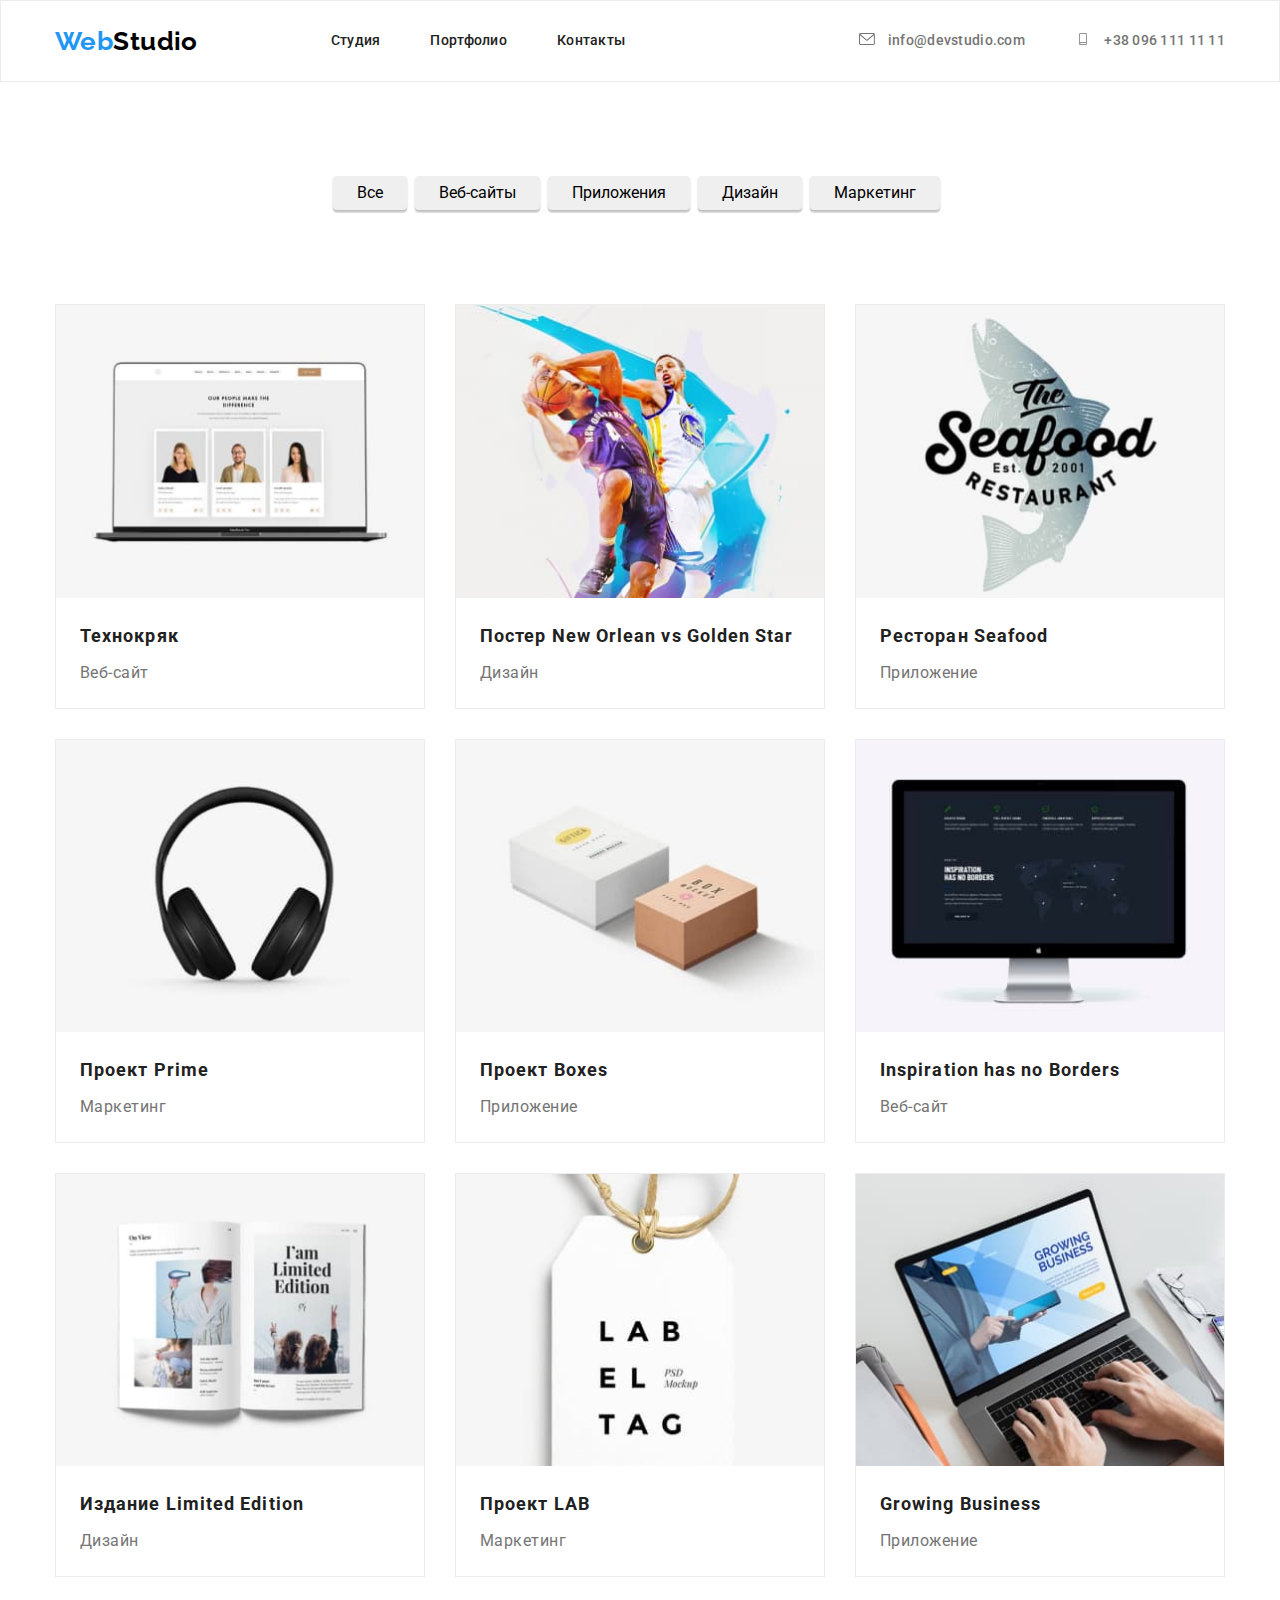
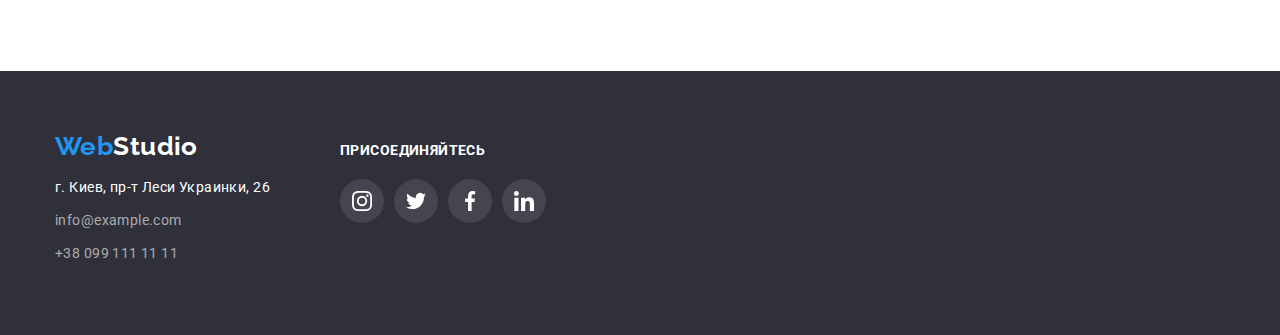
==== portfolio.html @ 0ee46c75 "Копирование ДЗ/4" ====
<!DOCTYPE html>
<html lang="ru">
<head>
    <meta charset="UTF-8">
    <meta http-equiv="X-UA-Compatible" content="IE=edge">
    <meta name="viewport" content="width=device-width, initial-scale=1.0">
    <title>Портфолио</title>
        <link href="https://fonts.googleapis.com/css2?family=Raleway:wght@700&family=Roboto:wght@400;500;700;900&display=swap" rel="stylesheet"/>
        <link rel="stylesheet" href="https://cdnjs.cloudflare.com/ajax/libs/modern-normalize/1.1.0/modern-normalize.min.css"/>
        <link rel="stylesheet" href="./css/styles.css"/>
</head>

<body>

    <!-- Шапка сайта -->
    <header class="page-header">
        <div class="container navigation">
        <nav class="navigation">
            <a class="logo-header" href="./index.html" lang="en"><span class="web">Web</span>Studio</a>
            <ul class="site-nav list">
                <li class="nav-item"><a class="nav-link" href="./index.html">Студия</a></li>
                <li class="nav-item"><a class="nav-link" href="./portfolio.html">Портфолио</a></li>
                <li class="nav-item"><a class="nav-link" href="">Контакты</a></li>
            </ul>
        </nav>

        <ul class="contacts">
            <li class="item">
                <a class="link" href="mailto:info@devstudio.com">
                   <svg class="link-icon" width="16" height="12">
                        <use href="./images/sprite.svg#envelope"></use>
                   </svg>
                    info@devstudio.com</a>
            </li>

            <li class="item">
                <a class="link" href="tel:+380961111111">
                   <svg class="link-icon" width="16" height="12">
                        <use href="./images/sprite.svg#smartphone"></use>
                   </svg>
                    +38 096 111 11 11</a>
            </li>
        </ul>
        </div>
    </header>

    <!-- Портфолио -->
    <main>
        <div class="container">
        <!-- Фильтр -->
        <form class="filter ">
        <button class="btn" type="button">Все</button>
        <button class="btn" type="button">Веб-сайты</button>
        <button class="btn" type="button">Приложения</button>
        <button class="btn" type="button">Дизайн</button>
        <button class="btn" type="button">Маркетинг</button>
        </form>

        <!-- Контент страницы Портфолио -->
        <section class="section">
            <h1 class="hide">Контент страницы Портфолио</h1>
            <!-- скрыть -->
            <ul class="card-set">
                <li class="card-item">
                    <div class="card">
                    <a class="portfolio-card" href="">
                        <img src="./images/portfolio1.jpg" alt="на компьютере открытый сайт Технокряк"
                        width="370" height="294"/>
                    </a>
                    </div>
                    <div class="card-content">
                    <h2 class="portfolio-title">Технокряк</h2>
                    <p class="portfolio-text">Веб-сайт</p>
                    </div>
                </li>

                <li class="card-item">
                    <div class="card">
                    <a class="portfolio-card" href="">
                        <img src="./images/portfolio2.jpg" alt="постер с баскетболистами двух команд" 
                        width="370" height="294"/>
                    </a>
                    </div>
                    <div class="card-content">
                    <h2 class="portfolio-title">Постер <span lang="en">New Orlean vs Golden Star</span></h2>
                    <p class="portfolio-text">Дизайн</p>
                    </div>
                </li>

                <li class="card-item">
                    <div class="card">
                    <a class="portfolio-card" href="">
                        <img src="./images/portfolio3.jpg" alt="логотип ресторану Морепродукты"
                        width="370" height="294"/>
                    </a>
                    </div>
                    <div class="card-content">
                    <h2 class="portfolio-title">Ресторан <span lang="en">Seafood</span></h2>
                    <p class="portfolio-text">Приложение</p>
                    </div>
                </li>

                <li class="card-item">
                    <div class="card">
                    <a class="portfolio-card" href="">
                        <img src="./images/portfolio4.jpg" alt="беспроводные наушники чёрного цвета" 
                        width="370" height="294"/>
                    </a>
                    </div>
                    <div class="card-content">
                    <h2 class="portfolio-title">Проект <span lang="en">Prime</span></h2>
                    <p class="portfolio-text">Маркетинг</p>
                    </div>
                </li>

                <li class="card-item">
                    <div class="card">
                    <a class="portfolio-card" href="">
                        <img src="./images/portfolio5.jpg" alt="две коробочки"
                        width="370" height="294"/>
                    </a>
                    </div>
                    <div class="card-content">
                    <h2 class="portfolio-title">Проект <span lang="en">Boxes</span></h2>
                    <p class="portfolio-text">Приложение</p>
                    </div>
                </li>

                <li class="card-item">
                    <div class="card">
                    <a class="portfolio-card" href="">
                        <img src="./images/portfolio6.jpg" alt="на компьютере открытый сайт У вдохновения нет границ"
                        width="370" height="294"/>
                    </a>
                    </div>
                    <div class="card-content">
                    <h2 class="portfolio-title" lang="en">Inspiration has no Borders</h2>
                    <p class="portfolio-text">Веб-сайт</p>
                    </div>
                </li>

                <li class="card-item">
                    <div class="card">
                    <a class="portfolio-card" href="">
                        <img src="./images/portfolio7.jpg" alt="книга"
                        width="370" height="294"/>
                    </a>
                    </div>
                    <div class="card-content">
                    <h2 class="portfolio-title">Издание <span lang="en">Limited Edition</span></h2>
                    <p class="portfolio-text">Дизайн</p>
                    </div>
                </li>

                <li class="card-item">
                    <div class="card">
                    <a class="portfolio-card" href="">
                        <img src="./images/portfolio8.jpg" alt="этикетка с названием проекта"
                        width="370" height="294"/>
                    </a>
                    </div>
                    <div class="card-content">
                    <h2 class="portfolio-title">Проект <span lang="en">LAB</span></h2>
                    <p class="portfolio-text">Маркетинг</p>
                    </div>
                </li>
                
                <li class="card-item">
                    <div class="card">
                    <a class="portfolio-card" href="">
                        <img src="./images/portfolio9.jpg" alt="человек работает с приложением Растущий бизнес"
                        width="370" height="294"/>
                    </a>
                    </div>
                    <div class="card-content">
                    <h2 class="portfolio-title" lang="en">Growing Business</h2>
                    <p class="portfolio-text">Приложение</p>
                    </div>
                </li>
            </ul>
        </section>
        </div>
    </main>

    <!-- Подвал-->
    <footer class="page-footer">
        <div class="container footer">

        <div class="contact">
        <a class="logo-footer" href="./index.html" lang="en"><span class="web">Web</span>Studio</a>
        <address>
            <ul class="contacts-footer">
                <li class="footer-item">
                    <a class="footer-link" href="https://goo.gl/maps/CdvJLRiEL6Q8Smko8" 
                    target="_blank" rel="noreferrer noopener">
                    <span class="location">г. Киев, пр-т Леси Украинки, 26</span></a>
                </li>

                <li class="footer-item">
                    <a class="footer-link" href="mailto:info@example.com">info@example.com</a>
                </li>

                <li class="footer-item">
                    <a class="footer-link" href="tel:+380991111111">+38 099 111 11 11</a>
                </li>
            </ul>
        </address>
        </div>

        <div class="footer-social">
            <p class="join-title">присоединяйтесь</p>
            <ul class="join">
                <li class="join-item">
                    <a class="join-link" href="">
                        <svg class="join-icon" width="44" height="44">
                            <use width="20" height="20" x="12" y="12" href="./images/sprite.svg#instagram"></use>
                        </svg>
                    </a>
                </li>
        
                <li class="join-item">
                    <a class="join-link" href="">
                        <svg class="join-icon" width="44" height="44">
                            <use width="20" height="20" x="12" y="12" href="./images/sprite.svg#twitter"></use>
                        </svg>
                    </a>
                </li>
        
                <li class="join-item">
                    <a class="join-link" href="">
                        <svg class="join-icon" width="44" height="44">
                            <use width="20" height="20" x="12" y="12" href="./images/sprite.svg#facebook"></use>
                        </svg>
                    </a>
                </li>
        
                <li class="join-item">
                    <a class="join-link" href="">
                        <svg class="join-icon" width="44" height="44">
                            <use width="20" height="20" x="12" y="12" href="./images/sprite.svg#linkedin"></use>
                        </svg>
                    </a>
                </li>
            </ul>
        </div>
        
        </div>
    </footer>

</body>
</html>
---- css/styles.css ----
:root {
  --logo-color: #000000;
  --title-color: #212121;
  --text-color: #757575;
  --white-color: #ffffff;
  --accent-color: #2196f3;
  --secondary-color: #2f303a;
  --background-color: #f5f4fa;
  --border-color: #ececec;
}

/* HTML box */
html {
  box-sizing: border-box;
}

*,
*::before,
*::after {
  box-sizing: inherit;
}

/* Container */
.container {
  width: 1200px;
  margin: auto;
  padding-right: 15px;
  padding-left: 15px;
}

/* Section */
.section {
  padding-top: 94px;
  padding-bottom: 94px;
}

/* BODY */
body {
  background-color: var(--white-color);
  color: var(--text-color);
  font-family: Roboto, sans-serif;
  font-size: 14px;
  line-height: 1.71;
  letter-spacing: 0.03em;
}

li {
  list-style: none;
}

a {
  text-decoration: none;
}

img {
  display: block;
  max-width: 100%;
  height: auto;
}

.hide {
  display: none;
}

/* Header */
.page-header {
  border: 1px solid var(--border-color);
}

/* Logo */
.navigation {
  display: flex;
  align-items: center;
  height: 80px;
}

.logo-header {
  color: var(--logo-color);
  font-family: Raleway, sans-serif;
  font-weight: 700;
  font-size: 26px;
  line-height: 1.19;

  margin-bottom: 0px;
}

.web {
  color: var(--accent-color);
  font-family: Raleway, sans-serif;
}

/* Site nav */
.site-nav {
  display: flex;
  margin-left: 93px;
}

.site-nav .nav-item + .nav-item {
  margin-left: 50px;
}

.site-nav .nav-link {
  color: var(--title-color);
  font-weight: 500;
  font-size: 14px;
  line-height: 1.14;
  letter-spacing: 0.02em;

  display: block;
  margin-bottom: 0px;
}

.site-nav .nav-link:hover,
.site-nav .nav-link:focus,
.contacts .link:hover,
.contacts .link:focus {
  color: var(--accent-color);
  fill: #2196f3;
}

/* Contacts */
.contacts .item + .item {
  margin-left: 50px;
}

.contacts .link-icon {
  margin-right: 10px;
}

.contacts {
  display: flex;
  margin-top: 0;
  margin-bottom: 0;
  margin-left: auto;
}

.contacts .link {
  color: var(--text-color);
  font-weight: 500;
  font-size: 14px;
  line-height: 1.14;
  letter-spacing: 0.02em;

  fill: #757575;
}

/* Стили для index.html */

/* Hero */
.hero {
  background-color: var(--secondary-color);
  max-width: 1600px;
  height: 600px;
  text-align: center;
  margin: 0 auto;
  padding: 200px 0px;

  background-image: linear-gradient(to right, rgba(47, 48, 58, 0.4), rgba(47, 48, 58, 0.4)),
    url(../images/bg.img.jpg);
  background-size: cover;
  background-repeat: no-repeat;
  background-position: center;
}

.hero-title {
  color: var(--white-color);
  font-weight: 900;
  font-size: 44px;
  line-height: 1.36;
  letter-spacing: 0.06em;
  text-transform: uppercase;

  margin-top: 0;
  margin-bottom: 30px;
}

/* Button */
.hero-button {
  background-color: var(--accent-color);
  color: var(--white-color);
  font-weight: 700;
  font-size: 16px;
  line-height: 1.87;
  text-align: center;
  letter-spacing: 0.06em;

  display: block;
  cursor: pointer;
  border-radius: 4px;
  margin-right: auto;
  margin-left: auto;
  padding: 10px 32px;
  min-width: 200px;
  border-color: transparent;
  box-shadow: 0px 4px 4px rgba(0, 0, 0, 0.15);
}

.hero-button:hover,
.hero-button:focus {
  border-radius: 4px;
  background-color: #188ce8;
  box-shadow: 0px 4px 4px rgba(0, 0, 0, 0.15);
}

/* Features */
.features {
  display: flex;
  flex-wrap: wrap;
  margin-top: 0;
  margin-bottom: 0;
  margin-left: -30px;
}

.features > .features-list {
  flex-basis: calc(100% / 4 - 30px);
}

.features > .features-list + .features-list {
  margin-left: 30px;
}

.thumb {
  content: '';
  display: flex;
  flex-direction: column;
  justify-content: center;
  align-items: center;
  height: 120px;
  margin-bottom: 30px;
  background-color: var(--background-color);
}

.features-title {
  color: var(--title-color);
  font-weight: 700;
  font-size: 14px;
  line-height: 1.14;
  text-transform: uppercase;

  margin-top: 0;
  margin-bottom: 10px;
}

.features-text {
  color: var(--text-color);
  font-size: 14px;
  line-height: 1.71;

  margin-top: 0;
  margin-bottom: 0;
}

/* Type of work */
.work {
  padding-top: 0;
}

.work-list {
  display: flex;
  margin-top: 0;
  margin-bottom: 0;
  padding-left: 0;
}

.work-list > .work-item + .work-item {
  margin-left: 30px;
}

.work-title {
  color: var(--title-color);
  font-weight: 700;
  font-size: 36px;
  line-height: 1.16;
  text-align: center;

  margin-top: 0;
  margin-bottom: 50px;
}

/* Team */
.team-title {
  color: var(--title-color);
  font-weight: 700;
  font-size: 36px;
  line-height: 1.16;
  text-align: center;

  margin-top: 0;
  margin-bottom: 50px;
}

.team {
  background-color: var(--background-color);
}

.team-list {
  display: flex;
  flex-wrap: wrap;
  margin: -15px;
  padding: 0;
}

.team-list > .team-item {
  width: 270px;
  margin: 15px;
  background-color: var(--white-color);
  box-shadow: 0px 1px 3px rgba(0, 0, 0, 0.12), 0px 1px 1px rgba(0, 0, 0, 0.14),
    0px 2px 1px rgba(0, 0, 0, 0.2);
  border-radius: 0px 0px 4px 4px;
}

.employee {
  color: var(--title-color);
  font-weight: 500;
  font-size: 16px;
  line-height: 1.18;
  text-align: center;

  margin-top: 30px;
  margin-bottom: 10px;
}

.team-text {
  color: var(--text-color);
  font-size: 16px;
  line-height: 1.18;
  text-align: center;

  margin-bottom: 30px;
}

/* Social links */
.team-link {
  display: flex;
  justify-content: center;
  margin-bottom: 30px;
}

.team-icon {
  border-radius: 50%;
  margin-right: 10px;
  fill: #afb1b8;
}

.team-icon:hover,
.team-icon:focus {
  fill: #ffffff;
  background: #2196f3;
}

/* Client */
.client-title {
  color: var(--title-color);
  font-weight: 700;
  font-size: 36px;
  line-height: 1.16;
  text-align: center;

  margin-top: 0;
  margin-bottom: 50px;
}

.client-list {
  display: flex;
  justify-content: center;
  margin: 0;
  margin-left: -30px;
  padding-left: 0;
}

.client-list .client-item {
  flex-basis: calc(100 / 6 -30px);
  margin-left: 30px;
}

.client-list .client-link {
  width: 170px;
  height: 92px;
  border: 1px solid #afb1b8;
  border-radius: 4px;
  box-sizing: border-box;
  display: flex;
  justify-content: center;
  align-items: center;
}

.client-list .client-link {
  fill: #afb1b8;
}

.client-list .client-link:hover,
.client-list .client-link:focus {
  border: 1px solid #2196f3;
  fill: #2196f3;
}

/* Стили для portfolio.html*/

/* Portfolio buttons */
.filter {
  color: var(--title-color);
  font-weight: 500;
  font-size: 16px;
  line-height: 1.62;
  text-align: center;
  letter-spacing: 0.03em;

  display: flex;
  justify-content: center;
}

.filter .btn {
  margin-top: 94px;
  margin-right: 8px;
}

.btn {
  border-radius: 4px;
  padding: 6px 22px;
  border-color: transparent;
  box-shadow: 0px 3px 1px rgba(0, 0, 0, 0.1), 0px 1px 2px rgba(0, 0, 0, 0.08),
    0px 2px 2px rgba(0, 0, 0, 0.12);
}

.filter :hover,
.filter :focus {
  background-color: var(--accent-color);
  color: var(--white-color);
  cursor: pointer;
  border-radius: 4px;
}

/* Portfolio */
.card-set {
  display: flex;
  flex-wrap: wrap;
  margin: -15px;
  padding: 0;
  /* flex-basis: calc(100 / 3 - 30px); */
}

.card-set > .card-item {
  width: 370px;
  margin: 15px;
  border: 1px solid var(--border-color);
}

.card-set > .card-item:hover {
  background-color: var(--white-color);
  box-shadow: 0px 1px 3px rgba(0, 0, 0, 0.12), 0px 1px 1px rgba(0, 0, 0, 0.14),
    0px 2px 1px rgba(0, 0, 0, 0.2);
  border-radius: 0px 0px 4px 4px;
}

.card-content {
  padding: 20px 24px;
}

.portfolio-title {
  color: var(--title-color);
  font-weight: 700;
  font-size: 18px;
  line-height: 2;
  letter-spacing: 0.06em;

  margin: 0;
  padding-top: 0;
  padding-bottom: 4px;
}

.portfolio-text {
  color: var(--text-color);
  font-size: 16px;
  line-height: 1.87;
  letter-spacing: 0.03em;

  margin: 0;
  padding-bottom: 0;
}

/* Footer */
.page-footer {
  background-color: var(--secondary-color);
  padding: 60px 0;
}

.logo-footer {
  color: var(--white-color);
  font-family: Raleway, sans-serif;
  font-weight: 700;
  font-size: 26px;
  line-height: 1.19;
  text-decoration: none;
  display: block;
}

.container.footer {
  display: flex;
  flex-wrap: wrap;
}

.footer-social {
  margin-top: 12px;
  margin-left: 70px;
}

.contacts-footer {
  margin-bottom: 0;
  padding-left: 0;
}

.contacts-footer .footer-link:hover,
.contacts-footer .footer-link:focus {
  color: var(--accent-color);
}

.location {
  color: var(--white-color);
  font-style: normal;
  font-size: 14px;
  line-height: 1.71;

  margin-top: 20px;
}

.contacts-footer .footer-link {
  color: rgba(255, 255, 255, 0.6);
  font-style: normal;
  font-size: 14px;
  line-height: 1.71;

  display: inline-block;
  margin-bottom: 9px;
}

/* Join */
.join-title {
  color: var(--white-color);
  font-weight: 700;
  font-size: 14px;
  line-height: 1.14;
  letter-spacing: 0.03em;
  text-transform: uppercase;
  margin-top: 0;
  margin-bottom: 20px;
}

.join {
  display: flex;
  flex-wrap: wrap;
  justify-content: center;
  margin: 0;
  padding: 0;
}

.join .join-item:not(:last-child) {
  margin-right: 10px;
}

.join-icon {
  border-radius: 50%;
  fill: #ffffff;
  background: rgba(255, 255, 255, 0.1);
}

.join-icon:hover,
.join-icon:focus {
  background: #2196f3;
  filter: drop-shadow(0px 4px 4px rgba(0, 0, 0, 0.25));
}
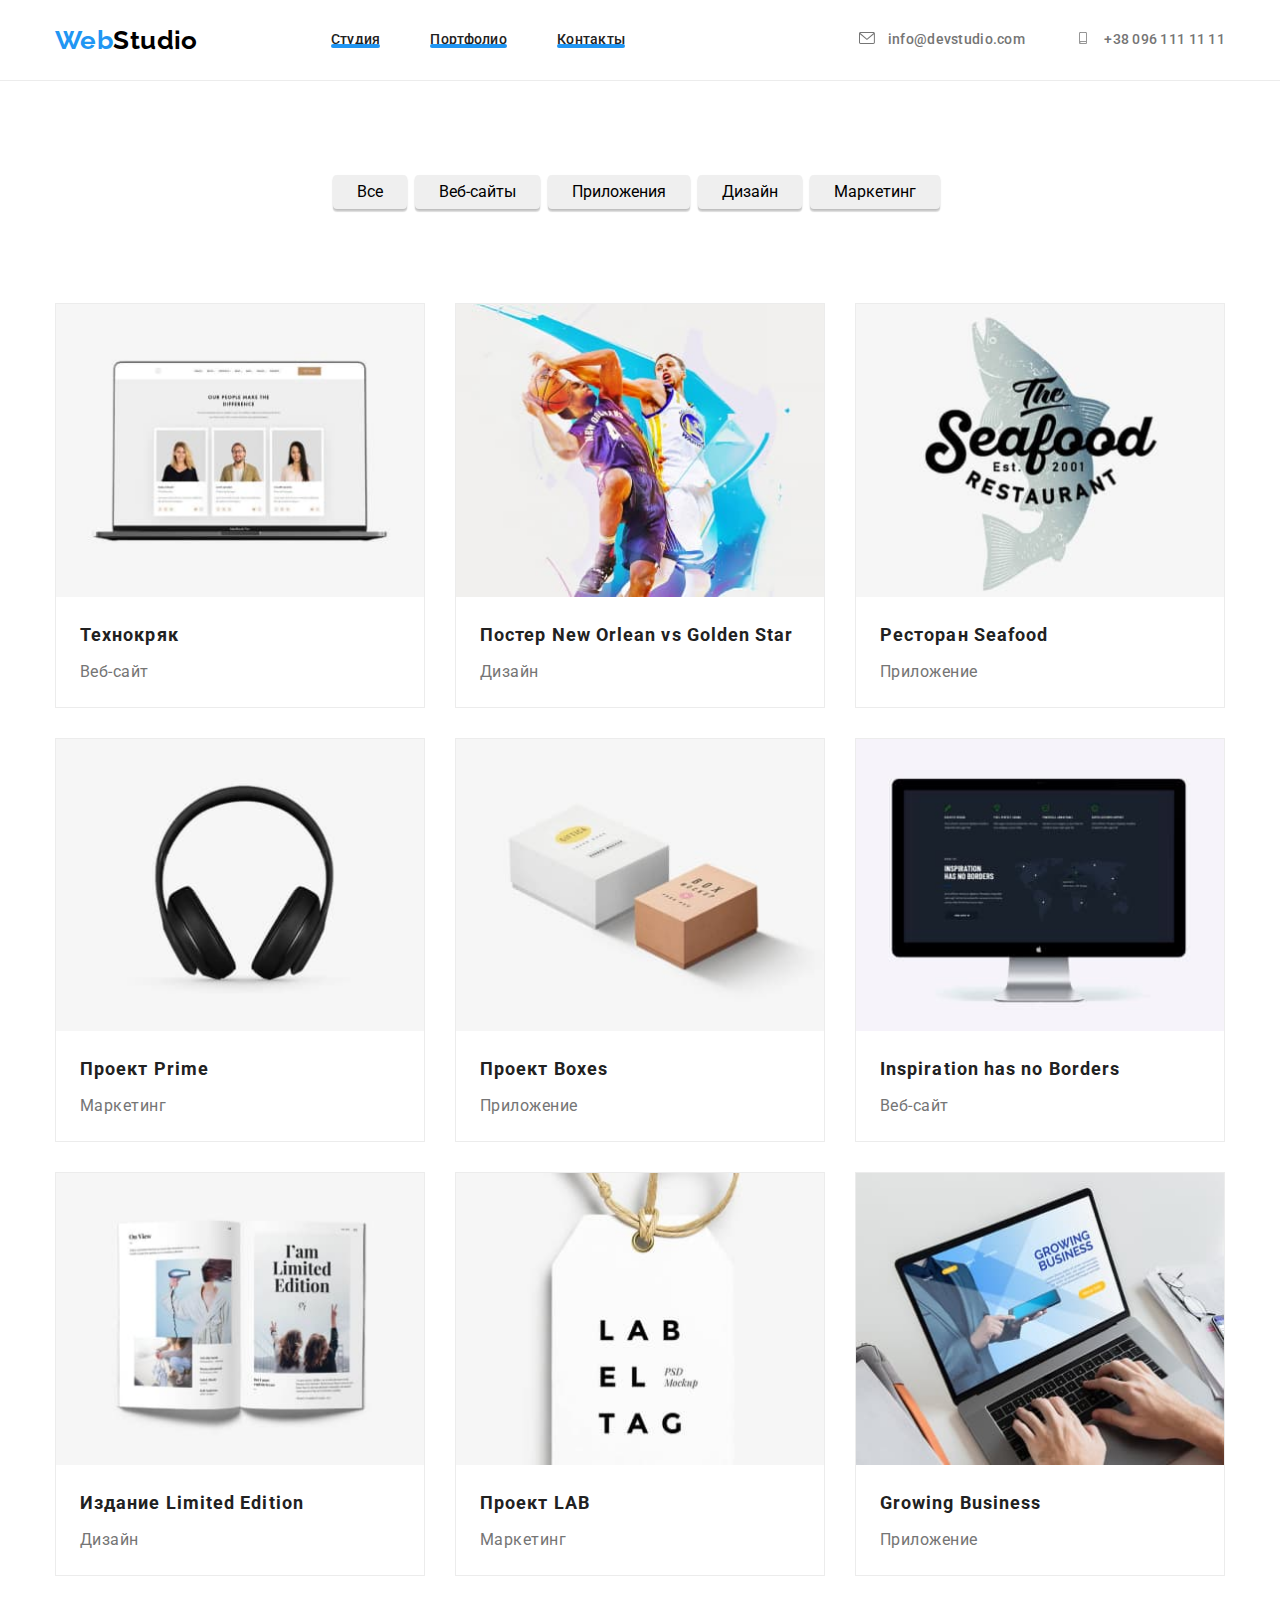
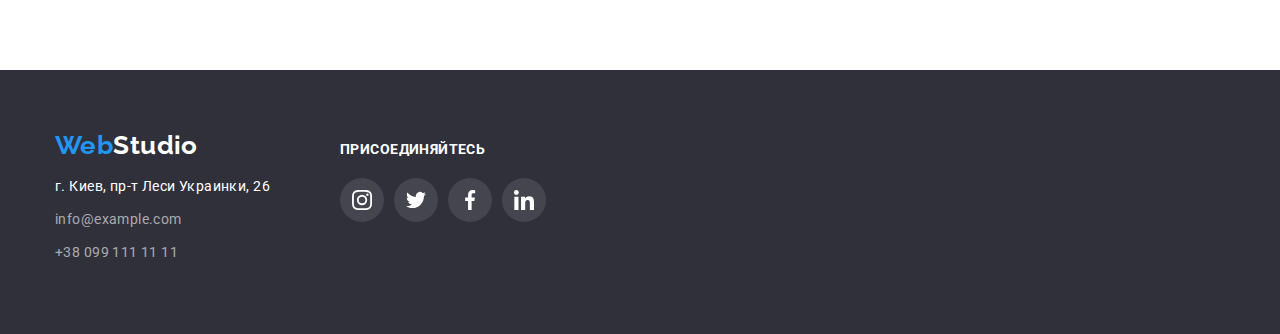
==== commit 37b114bb: "03.10" ====
--- a/portfolio.html
+++ b/portfolio.html
@@ -66,12 +66,17 @@
                     <a class="portfolio-card" href="">
                         <img src="./images/portfolio1.jpg" alt="на компьютере открытый сайт Технокряк"
                         width="370" height="294"/>
+                        <div class="portfolio-overlay">
+                            <p class="overlay-text">Технокряк это современная площадка распространения коронавируса. Компании используют эту
+                                платформу для цифрового шпионажа и атак на защищённые сервера конкурентов.</p>
+                        </div>
                     </a>
                     </div>
                     <div class="card-content">
                     <h2 class="portfolio-title">Технокряк</h2>
                     <p class="portfolio-text">Веб-сайт</p>
                     </div>
+                    
                 </li>
 
                 <li class="card-item">
--- a/css/styles.css
+++ b/css/styles.css
@@ -7,6 +7,11 @@
   --secondary-color: #2f303a;
   --background-color: #f5f4fa;
   --border-color: #ececec;
+  --nav-icon: #757575;
+  --primary-icon: #afb1b8;
+  --secondary-icon: #2196f3;
+  --third-icon: #ffffff;
+  --transition: cubic-bezier(0.4, 0, 0.2, 1);
 }
 
 /* HTML box */
@@ -64,7 +69,7 @@
 
 /* Header */
 .page-header {
-  border: 1px solid var(--border-color);
+  border-bottom: 1px solid var(--border-color);
 }
 
 /* Logo */
@@ -108,6 +113,7 @@
 
   display: block;
   margin-bottom: 0px;
+  transition: color 250ms var(--transition);
 }
 
 .site-nav .nav-link:hover,
@@ -115,7 +121,23 @@
 .contacts .link:hover,
 .contacts .link:focus {
   color: var(--accent-color);
-  fill: #2196f3;
+  fill: var(--secondary-icon);
+}
+
+.site-nav .nav-link {
+  position: relative;
+}
+
+.site-nav .nav-link::after {
+  content: '';
+  position: absolute;
+  display: block;
+  bottom: 0;
+  left: 0;
+  width: 100%;
+  height: 4px;
+  background-color: var(--accent-color);
+  border-radius: 2px;
 }
 
 /* Contacts */
@@ -141,7 +163,8 @@
   line-height: 1.14;
   letter-spacing: 0.02em;
 
-  fill: #757575;
+  fill: var(--nav-icon);
+  transition: color 250ms var(--transition), fill 250ms var(--transition);
 }
 
 /* Стили для index.html */
@@ -202,6 +225,50 @@
   box-shadow: 0px 4px 4px rgba(0, 0, 0, 0.15);
 }
 
+/* Modal window */
+.backdrop {
+  position: fixed;
+  top: 0;
+  left: 0;
+  width: 100%;
+  height: 100%;
+}
+
+.backdrop.is-hidden {
+  opacity: 0;
+  pointer-events: none;
+}
+
+.modal {
+  position: absolute;
+  top: 50%;
+  left: 50%;
+  transform: translate(-50%, -50%);
+  width: 528px;
+  height: 581px;
+  background-color: var(--white-color);
+  box-shadow: 0px 1px 3px rgba(0, 0, 0, 0.12), 0px 1px 1px rgba(0, 0, 0, 0.14),
+    0px 2px 1px rgba(0, 0, 0, 0.2);
+  border-radius: 4px;
+}
+
+.close-button {
+  position: absolute;
+  cursor: pointer;
+  top: 8px;
+  right: 8px;
+  width: 30px;
+  height: 30px;
+  display: inline-flex;
+  align-self: flex-start;
+  justify-content: center;
+  align-items: center;
+  border-radius: 50%;
+  border-color: var(--white-color);
+  border: 1px solid rgba(0, 0, 0, 0.1);
+  box-sizing: border-box;
+}
+
 /* Features */
 .features {
   display: flex;
@@ -262,7 +329,7 @@
   padding-left: 0;
 }
 
-.work-list > .work-item + .work-item {
+.work-list > .work-thumb + .work-thumb {
   margin-left: 30px;
 }
 
@@ -275,6 +342,40 @@
 
   margin-top: 0;
   margin-bottom: 50px;
+}
+
+.work-thumb {
+  position: relative;
+  display: flex;
+  justify-content: center;
+}
+
+.work-thumb::before {
+  content: '';
+  position: absolute;
+  display: block;
+  bottom: 0;
+  left: 0;
+  width: 100%;
+  height: 70px;
+  background-color: rgba(47, 47, 58, 0.8);
+}
+
+.work-thumb > .label {
+  position: absolute;
+  bottom: 27px;
+  left: 50%;
+  transform: translate(-50%, 0);
+  width: 100%;
+  margin: 0;
+
+  color: var(--white-color);
+  font-weight: 700;
+  font-size: 14px;
+  line-height: 1.14;
+  letter-spacing: 0.03em;
+  text-align: center;
+  text-transform: uppercase;
 }
 
 /* Team */
@@ -339,13 +440,15 @@
 .team-icon {
   border-radius: 50%;
   margin-right: 10px;
-  fill: #afb1b8;
+  fill: var(--primary-icon);
+
+  transition: fill 250ms var(--transition), background-color 250ms var(--transition);
 }
 
 .team-icon:hover,
 .team-icon:focus {
-  fill: #ffffff;
-  background: #2196f3;
+  fill: var(--third-icon);
+  background-color: var(--secondary-icon);
 }
 
 /* Client */
@@ -376,22 +479,24 @@
 .client-list .client-link {
   width: 170px;
   height: 92px;
-  border: 1px solid #afb1b8;
+  border: 1px solid var(--primary-icon);
   border-radius: 4px;
   box-sizing: border-box;
   display: flex;
   justify-content: center;
   align-items: center;
+
+  transition: fill 250ms var(--transition), border 250ms var(--transition);
 }
 
 .client-list .client-link {
-  fill: #afb1b8;
+  fill: var(--primary-icon);
 }
 
 .client-list .client-link:hover,
 .client-list .client-link:focus {
-  border: 1px solid #2196f3;
-  fill: #2196f3;
+  border: 1px solid var(--secondary-icon);
+  fill: var(--secondary-icon);
 }
 
 /* Стили для portfolio.html*/
@@ -407,6 +512,8 @@
 
   display: flex;
   justify-content: center;
+  transition: color 250ms var(--transition), background-color 250ms var(--transition),
+    box-shadow 250ms var(--transition);
 }
 
 .filter .btn {
@@ -443,6 +550,8 @@
   width: 370px;
   margin: 15px;
   border: 1px solid var(--border-color);
+
+  transition: box-shadow 250ms var(--transition);
 }
 
 .card-set > .card-item:hover {
@@ -478,6 +587,38 @@
   padding-bottom: 0;
 }
 
+.card {
+  position: relative;
+  overflow: hidden;
+}
+
+.portfolio-overlay {
+  position: absolute;
+  bottom: 0;
+  left: 0;
+  width: 100%;
+  height: 100%;
+  visibility: hidden;
+  transform: translateY(100%);
+  transition: transform 250ms var(--transition), visibility 250ms var(--transition);
+  padding: 63px 24px;
+  background-color: rgba(33, 150, 243, 0.9);
+}
+
+.card .portfolio-overlay:hover {
+  visibility: hidden;
+  transform: translateY(100%);
+}
+.overlay-text {
+  color: #ffffff;
+  font-size: 18px;
+  line-height: 1.56;
+  letter-spacing: 0.03em;
+
+  margin: 0;
+  padding: 0;
+}
+
 /* Footer */
 .page-footer {
   background-color: var(--secondary-color);
@@ -531,6 +672,7 @@
 
   display: inline-block;
   margin-bottom: 9px;
+  transition: color 250ms var(--transition);
 }
 
 /* Join */
@@ -559,12 +701,14 @@
 
 .join-icon {
   border-radius: 50%;
-  fill: #ffffff;
-  background: rgba(255, 255, 255, 0.1);
+  fill: var(--third-icon);
+  background-color: rgba(255, 255, 255, 0.1);
+
+  transition: fill 250ms var(--transition), background-color 250ms var(--transition);
 }
 
 .join-icon:hover,
 .join-icon:focus {
-  background: #2196f3;
+  background-color: var(--secondary-icon);
   filter: drop-shadow(0px 4px 4px rgba(0, 0, 0, 0.25));
 }
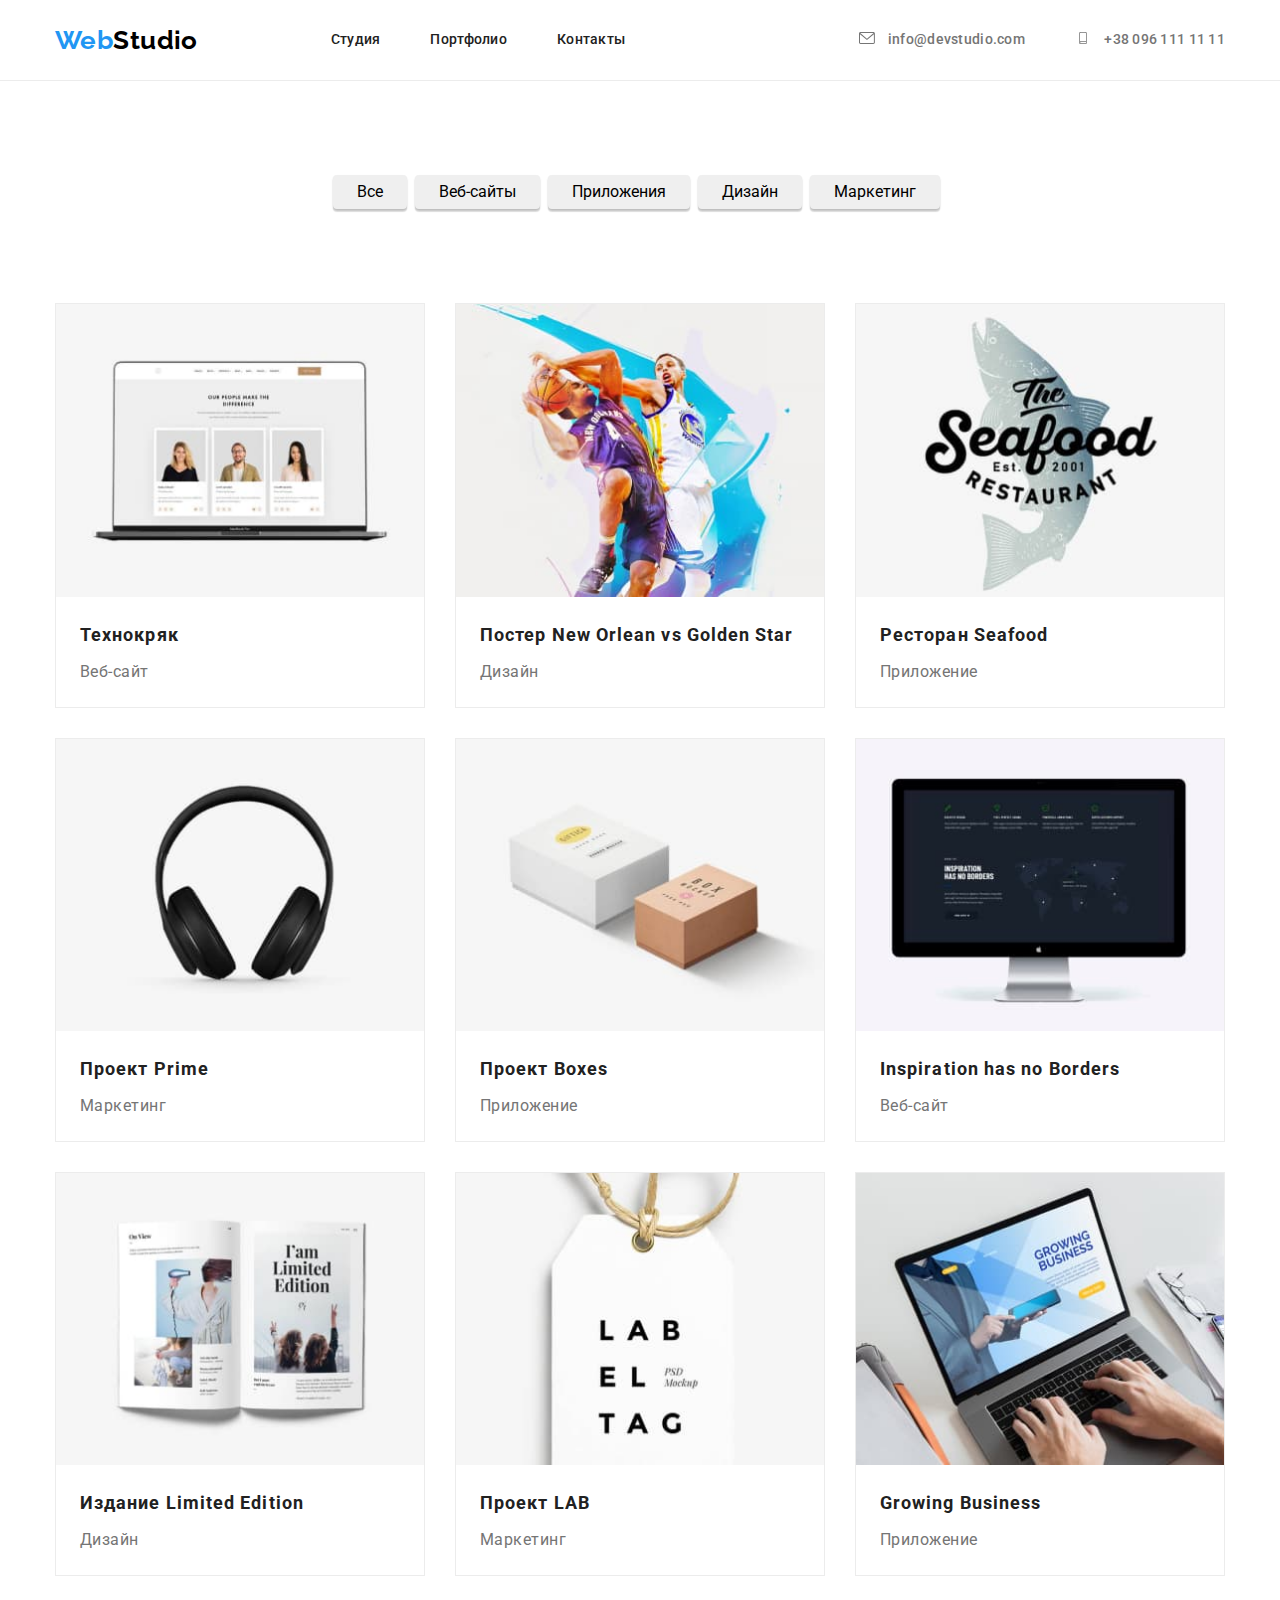
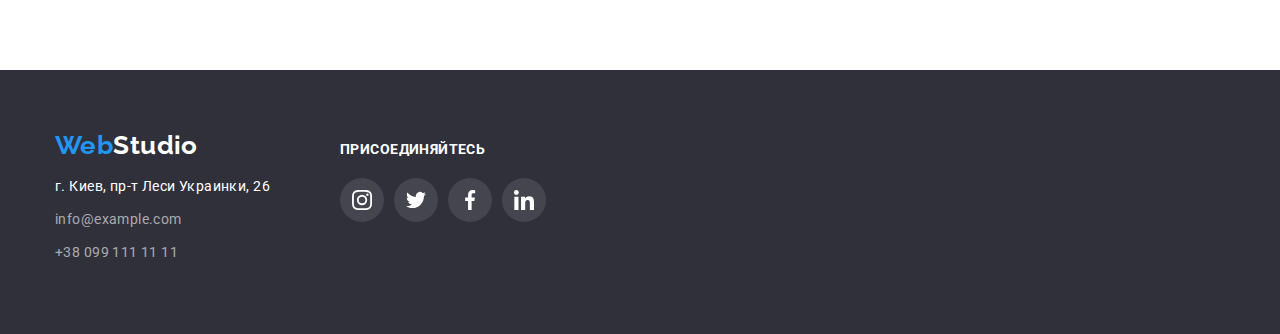
==== commit 966560ff: "Позиц. и аним. портфолио" ====
--- a/portfolio.html
+++ b/portfolio.html
@@ -84,6 +84,10 @@
                     <a class="portfolio-card" href="">
                         <img src="./images/portfolio2.jpg" alt="постер с баскетболистами двух команд" 
                         width="370" height="294"/>
+                        <div class="portfolio-overlay">
+                            <p class="overlay-text">Технокряк это современная площадка распространения коронавируса. Компании используют эту
+                                платформу для цифрового шпионажа и атак на защищённые сервера конкурентов.</p>
+                        </div>
                     </a>
                     </div>
                     <div class="card-content">
@@ -97,6 +101,10 @@
                     <a class="portfolio-card" href="">
                         <img src="./images/portfolio3.jpg" alt="логотип ресторану Морепродукты"
                         width="370" height="294"/>
+                        <div class="portfolio-overlay">
+                            <p class="overlay-text">Технокряк это современная площадка распространения коронавируса. Компании используют эту
+                                платформу для цифрового шпионажа и атак на защищённые сервера конкурентов.</p>
+                        </div>
                     </a>
                     </div>
                     <div class="card-content">
@@ -110,6 +118,10 @@
                     <a class="portfolio-card" href="">
                         <img src="./images/portfolio4.jpg" alt="беспроводные наушники чёрного цвета" 
                         width="370" height="294"/>
+                        <div class="portfolio-overlay">
+                            <p class="overlay-text">Технокряк это современная площадка распространения коронавируса. Компании используют эту
+                                платформу для цифрового шпионажа и атак на защищённые сервера конкурентов.</p>
+                        </div>
                     </a>
                     </div>
                     <div class="card-content">
@@ -123,6 +135,10 @@
                     <a class="portfolio-card" href="">
                         <img src="./images/portfolio5.jpg" alt="две коробочки"
                         width="370" height="294"/>
+                        <div class="portfolio-overlay">
+                            <p class="overlay-text">Технокряк это современная площадка распространения коронавируса. Компании используют эту
+                                платформу для цифрового шпионажа и атак на защищённые сервера конкурентов.</p>
+                        </div>
                     </a>
                     </div>
                     <div class="card-content">
@@ -136,6 +152,10 @@
                     <a class="portfolio-card" href="">
                         <img src="./images/portfolio6.jpg" alt="на компьютере открытый сайт У вдохновения нет границ"
                         width="370" height="294"/>
+                        <div class="portfolio-overlay">
+                            <p class="overlay-text">Технокряк это современная площадка распространения коронавируса. Компании используют эту
+                                платформу для цифрового шпионажа и атак на защищённые сервера конкурентов.</p>
+                        </div>
                     </a>
                     </div>
                     <div class="card-content">
@@ -149,6 +169,10 @@
                     <a class="portfolio-card" href="">
                         <img src="./images/portfolio7.jpg" alt="книга"
                         width="370" height="294"/>
+                        <div class="portfolio-overlay">
+                            <p class="overlay-text">Технокряк это современная площадка распространения коронавируса. Компании используют эту
+                                платформу для цифрового шпионажа и атак на защищённые сервера конкурентов.</p>
+                        </div>
                     </a>
                     </div>
                     <div class="card-content">
@@ -162,6 +186,10 @@
                     <a class="portfolio-card" href="">
                         <img src="./images/portfolio8.jpg" alt="этикетка с названием проекта"
                         width="370" height="294"/>
+                        <div class="portfolio-overlay">
+                            <p class="overlay-text">Технокряк это современная площадка распространения коронавируса. Компании используют эту
+                                платформу для цифрового шпионажа и атак на защищённые сервера конкурентов.</p>
+                        </div>
                     </a>
                     </div>
                     <div class="card-content">
@@ -175,6 +203,10 @@
                     <a class="portfolio-card" href="">
                         <img src="./images/portfolio9.jpg" alt="человек работает с приложением Растущий бизнес"
                         width="370" height="294"/>
+                        <div class="portfolio-overlay">
+                            <p class="overlay-text">Технокряк это современная площадка распространения коронавируса. Компании используют эту
+                                платформу для цифрового шпионажа и атак на защищённые сервера конкурентов.</p>
+                        </div>
                     </a>
                     </div>
                     <div class="card-content">
--- a/css/styles.css
+++ b/css/styles.css
@@ -7,11 +7,12 @@
   --secondary-color: #2f303a;
   --background-color: #f5f4fa;
   --border-color: #ececec;
+  /* color icon */
   --nav-icon: #757575;
   --primary-icon: #afb1b8;
   --secondary-icon: #2196f3;
   --third-icon: #ffffff;
-  --transition: cubic-bezier(0.4, 0, 0.2, 1);
+  --transition-timing: cubic-bezier(0.4, 0, 0.2, 1);
 }
 
 /* HTML box */
@@ -28,7 +29,7 @@
 /* Container */
 .container {
   width: 1200px;
-  margin: auto;
+  margin: 0 auto;
   padding-right: 15px;
   padding-left: 15px;
 }
@@ -97,6 +98,8 @@
 /* Site nav */
 .site-nav {
   display: flex;
+  margin-top: 0;
+  margin-bottom: 0;
   margin-left: 93px;
 }
 
@@ -113,7 +116,10 @@
 
   display: block;
   margin-bottom: 0px;
-  transition: color 250ms var(--transition);
+  padding-top: 32px;
+  padding-bottom: 32px;
+
+  transition: color 250ms var(--transition-timing);
 }
 
 .site-nav .nav-link:hover,
@@ -126,18 +132,25 @@
 
 .site-nav .nav-link {
   position: relative;
+  display: block;
 }
 
 .site-nav .nav-link::after {
   content: '';
   position: absolute;
   display: block;
-  bottom: 0;
+  bottom: -1px;
   left: 0;
   width: 100%;
   height: 4px;
   background-color: var(--accent-color);
   border-radius: 2px;
+  opacity: 0;
+  transition: opacity 250ms var(--transition-timing);
+}
+
+.site-nav .nav-link:hover::after {
+  opacity: 1;
 }
 
 /* Contacts */
@@ -164,7 +177,7 @@
   letter-spacing: 0.02em;
 
   fill: var(--nav-icon);
-  transition: color 250ms var(--transition), fill 250ms var(--transition);
+  transition: color 250ms var(--transition-timing), fill 250ms var(--transition-timing);
 }
 
 /* Стили для index.html */
@@ -216,6 +229,9 @@
   min-width: 200px;
   border-color: transparent;
   box-shadow: 0px 4px 4px rgba(0, 0, 0, 0.15);
+
+  transition: background-color 250ms var(--transition-timing),
+    box-shadow 250ms var(--transition-timing);
 }
 
 .hero-button:hover,
@@ -442,7 +458,7 @@
   margin-right: 10px;
   fill: var(--primary-icon);
 
-  transition: fill 250ms var(--transition), background-color 250ms var(--transition);
+  transition: fill 250ms var(--transition-timing), background-color 250ms var(--transition-timing);
 }
 
 .team-icon:hover,
@@ -486,7 +502,7 @@
   justify-content: center;
   align-items: center;
 
-  transition: fill 250ms var(--transition), border 250ms var(--transition);
+  transition: fill 250ms var(--transition-timing), border 250ms var(--transition-timing);
 }
 
 .client-list .client-link {
@@ -512,8 +528,8 @@
 
   display: flex;
   justify-content: center;
-  transition: color 250ms var(--transition), background-color 250ms var(--transition),
-    box-shadow 250ms var(--transition);
+  transition: color 250ms var(--transition-timing), background-color 250ms var(--transition-timing),
+    box-shadow 250ms var(--transition-timing);
 }
 
 .filter .btn {
@@ -551,7 +567,7 @@
   margin: 15px;
   border: 1px solid var(--border-color);
 
-  transition: box-shadow 250ms var(--transition);
+  /* transition: box-shadow 250ms var(--transition); */
 }
 
 .card-set > .card-item:hover {
@@ -598,17 +614,21 @@
   left: 0;
   width: 100%;
   height: 100%;
+  padding: 63px 24px;
+  transform: translateY(100%);
   visibility: hidden;
-  transform: translateY(100%);
-  transition: transform 250ms var(--transition), visibility 250ms var(--transition);
-  padding: 63px 24px;
   background-color: rgba(33, 150, 243, 0.9);
-}
-
-.card .portfolio-overlay:hover {
-  visibility: hidden;
-  transform: translateY(100%);
-}
+
+  transition: transform 250ms var(--transition-timing), visibility 250ms var(--transition-timing),
+    background-color 250ms var(--transition-timing);
+}
+
+.card:hover .portfolio-overlay,
+.card:focus .portfolio-overlay {
+  transform: translateY(0%);
+  visibility: visible;
+}
+
 .overlay-text {
   color: #ffffff;
   font-size: 18px;
@@ -632,6 +652,7 @@
   font-size: 26px;
   line-height: 1.19;
   text-decoration: none;
+
   display: block;
 }
 
@@ -672,7 +693,7 @@
 
   display: inline-block;
   margin-bottom: 9px;
-  transition: color 250ms var(--transition);
+  transition: color 250ms var(--transition-timing);
 }
 
 /* Join */
@@ -683,6 +704,7 @@
   line-height: 1.14;
   letter-spacing: 0.03em;
   text-transform: uppercase;
+
   margin-top: 0;
   margin-bottom: 20px;
 }
@@ -704,7 +726,8 @@
   fill: var(--third-icon);
   background-color: rgba(255, 255, 255, 0.1);
 
-  transition: fill 250ms var(--transition), background-color 250ms var(--transition);
+  transition: fill 250ms var(--transition-timing), background-color 250ms var(--transition-timing),
+    filter 250ms var(--transition-timing);
 }
 
 .join-icon:hover,
